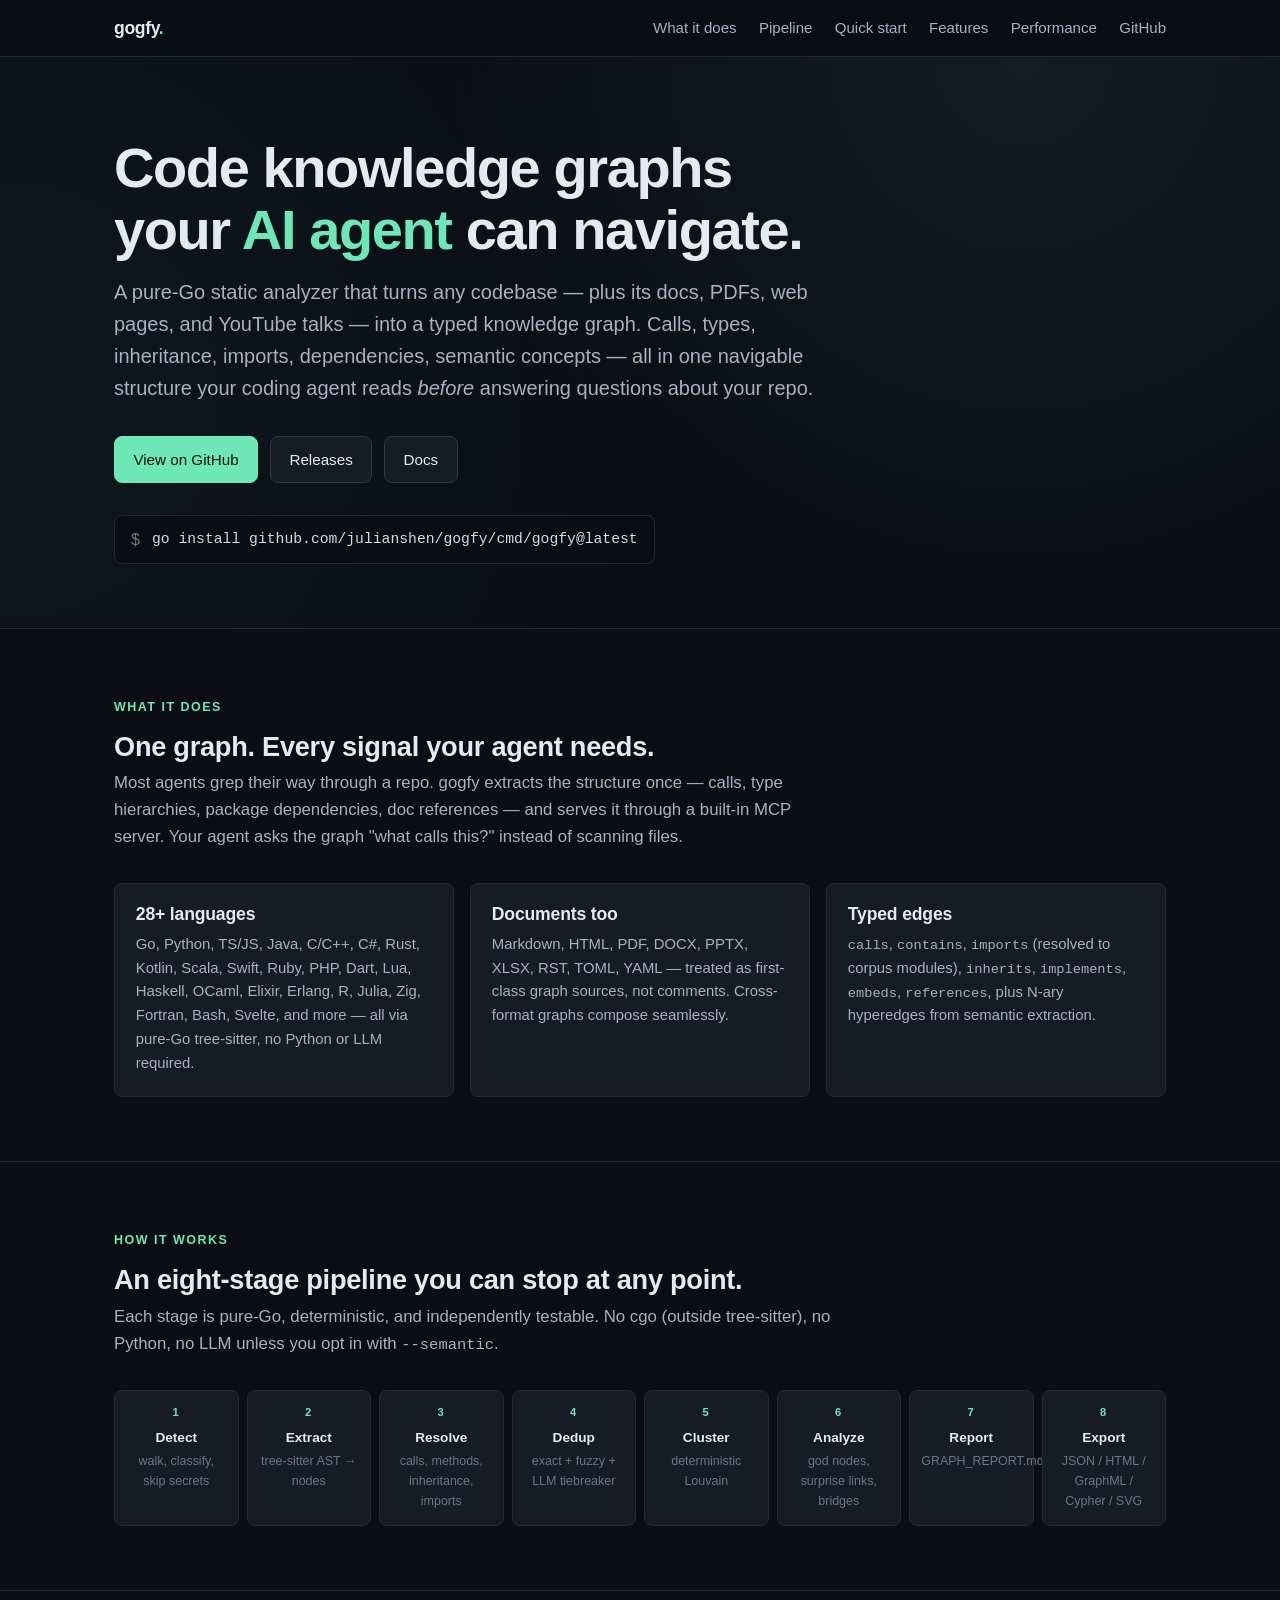
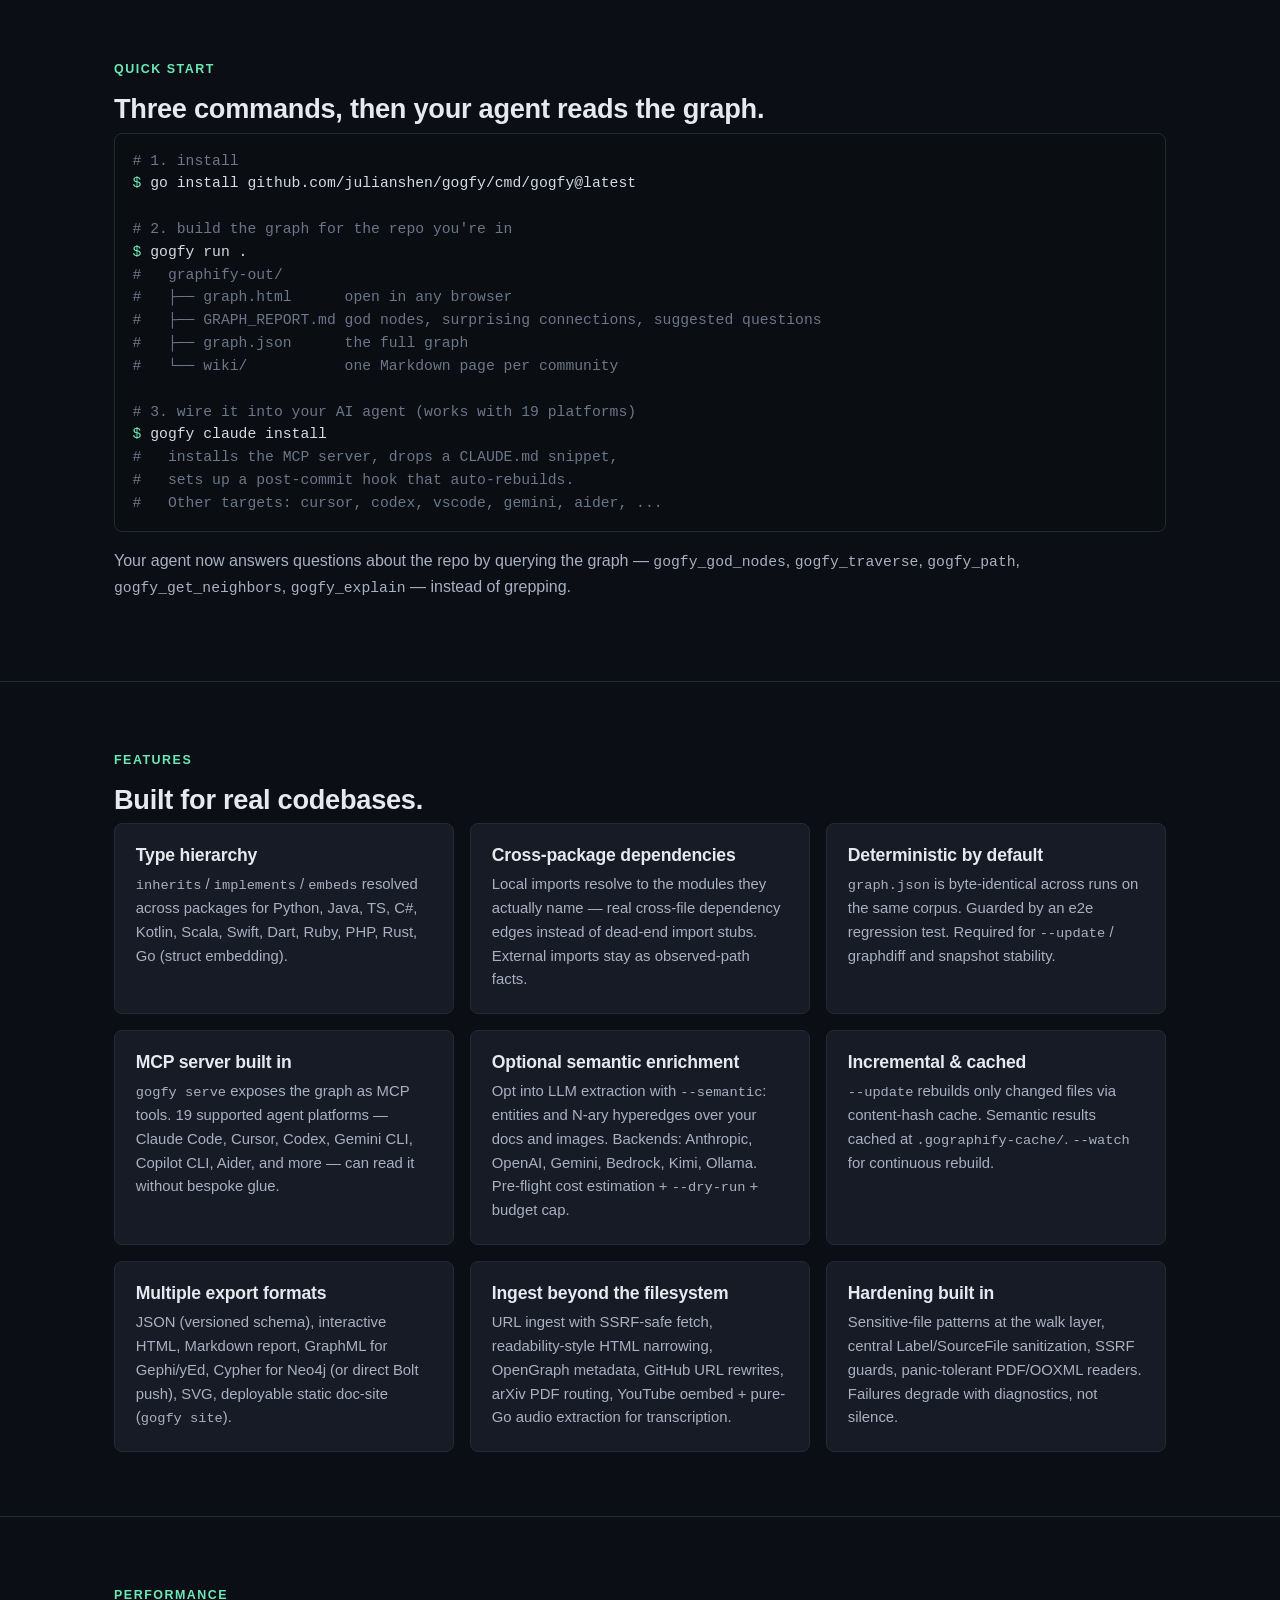
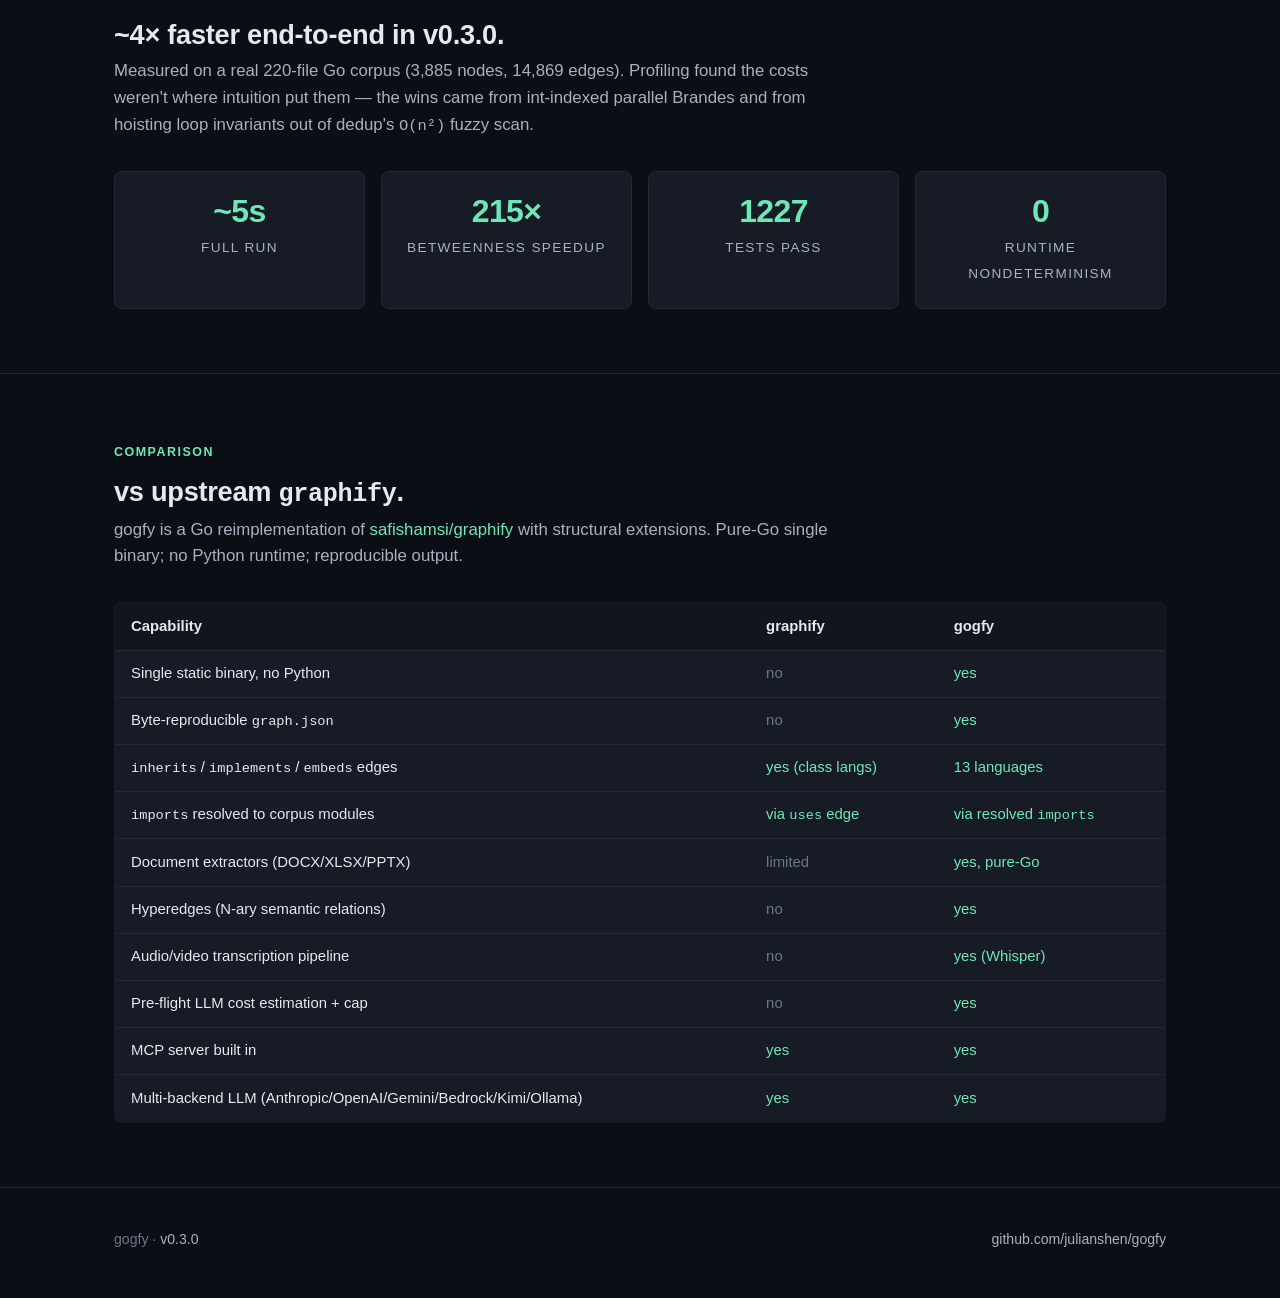
==== docs/index.html @ c8e98944 "docs: add product landing page for GitHub Pages Single-page static site (HTML + CSS, no external ass" ====
<!doctype html>
<html lang="en">
<head>
<meta charset="utf-8" />
<meta name="viewport" content="width=device-width, initial-scale=1" />
<title>gogfy — turn your codebase into a knowledge graph your AI can navigate</title>
<meta name="description" content="gogfy is a Go-native code-knowledge-graph builder. Extract a typed graph of your codebase (calls, types, inheritance, imports, dependencies) — across 28+ languages — and serve it to any AI coding agent via MCP." />
<meta name="theme-color" content="#0b0e14" />
<meta property="og:title" content="gogfy — code knowledge graphs for AI agents" />
<meta property="og:description" content="Pure-Go, deterministic code-knowledge-graph builder. 28+ languages. Type hierarchy + cross-package dependencies. MCP server built-in." />
<meta property="og:type" content="website" />
<link rel="icon" type="image/svg+xml" href="favicon.svg" />
<link rel="stylesheet" href="style.css" />
</head>
<body>

<header class="nav">
  <div class="container">
    <div class="brand">gogfy<span class="dot">.</span></div>
    <nav class="nav-links">
      <a href="#what">What it does</a>
      <a href="#pipeline">Pipeline</a>
      <a href="#quickstart">Quick start</a>
      <a href="#features">Features</a>
      <a href="#perf">Performance</a>
      <a href="https://github.com/julianshen/gogfy">GitHub</a>
    </nav>
  </div>
</header>

<section class="hero">
  <div class="container">
    <h1>Code knowledge graphs<br/>your <span class="accent">AI agent</span> can navigate.</h1>
    <p class="tagline">
      A pure-Go static analyzer that turns any codebase &mdash; plus its docs, PDFs, web pages, and YouTube talks &mdash; into a typed knowledge graph.
      Calls, types, inheritance, imports, dependencies, semantic concepts &mdash; all in one navigable structure your coding agent reads <em>before</em> answering questions about your repo.
    </p>
    <div class="hero-cta">
      <a class="btn primary" href="https://github.com/julianshen/gogfy">View on GitHub</a>
      <a class="btn" href="https://github.com/julianshen/gogfy/releases">Releases</a>
      <a class="btn" href="https://github.com/julianshen/gogfy/blob/main/README.md">Docs</a>
    </div>
    <div class="install" title="Install with Go">
      <span class="prompt">$</span>
      <code>go install github.com/julianshen/gogfy/cmd/gogfy@latest</code>
    </div>
  </div>
</section>

<section id="what">
  <div class="container">
    <span class="eyebrow">What it does</span>
    <h2>One graph. Every signal your agent needs.</h2>
    <p class="lead">
      Most agents grep their way through a repo. gogfy extracts the structure once &mdash; calls, type hierarchies, package dependencies, doc references &mdash; and serves it through a built-in MCP server.
      Your agent asks the graph "what calls this?" instead of scanning files.
    </p>
    <div class="features" style="margin-top: 1rem;">
      <div class="feature">
        <h3>28+ languages</h3>
        <p>Go, Python, TS/JS, Java, C/C++, C#, Rust, Kotlin, Scala, Swift, Ruby, PHP, Dart, Lua, Haskell, OCaml, Elixir, Erlang, R, Julia, Zig, Fortran, Bash, Svelte, and more &mdash; all via pure-Go tree-sitter, no Python or LLM required.</p>
      </div>
      <div class="feature">
        <h3>Documents too</h3>
        <p>Markdown, HTML, PDF, DOCX, PPTX, XLSX, RST, TOML, YAML &mdash; treated as first-class graph sources, not comments. Cross-format graphs compose seamlessly.</p>
      </div>
      <div class="feature">
        <h3>Typed edges</h3>
        <p><code>calls</code>, <code>contains</code>, <code>imports</code> (resolved to corpus modules), <code>inherits</code>, <code>implements</code>, <code>embeds</code>, <code>references</code>, plus N-ary hyperedges from semantic extraction.</p>
      </div>
    </div>
  </div>
</section>

<section id="pipeline">
  <div class="container">
    <span class="eyebrow">How it works</span>
    <h2>An eight-stage pipeline you can stop at any point.</h2>
    <p class="lead">
      Each stage is pure-Go, deterministic, and independently testable.
      No cgo (outside tree-sitter), no Python, no LLM unless you opt in with <code>--semantic</code>.
    </p>
    <div class="pipeline">
      <div class="pipe-stage"><span class="pipe-num">1</span><span class="pipe-name">Detect</span><div class="pipe-note">walk, classify, skip secrets</div></div>
      <div class="pipe-stage"><span class="pipe-num">2</span><span class="pipe-name">Extract</span><div class="pipe-note">tree-sitter AST → nodes</div></div>
      <div class="pipe-stage"><span class="pipe-num">3</span><span class="pipe-name">Resolve</span><div class="pipe-note">calls, methods, inheritance, imports</div></div>
      <div class="pipe-stage"><span class="pipe-num">4</span><span class="pipe-name">Dedup</span><div class="pipe-note">exact + fuzzy + LLM tiebreaker</div></div>
      <div class="pipe-stage"><span class="pipe-num">5</span><span class="pipe-name">Cluster</span><div class="pipe-note">deterministic Louvain</div></div>
      <div class="pipe-stage"><span class="pipe-num">6</span><span class="pipe-name">Analyze</span><div class="pipe-note">god nodes, surprise links, bridges</div></div>
      <div class="pipe-stage"><span class="pipe-num">7</span><span class="pipe-name">Report</span><div class="pipe-note">GRAPH_REPORT.md</div></div>
      <div class="pipe-stage"><span class="pipe-num">8</span><span class="pipe-name">Export</span><div class="pipe-note">JSON / HTML / GraphML / Cypher / SVG</div></div>
    </div>
  </div>
</section>

<section id="quickstart">
  <div class="container">
    <span class="eyebrow">Quick start</span>
    <h2>Three commands, then your agent reads the graph.</h2>
<pre><span class="c"># 1. install</span>
<span class="k">$</span> go install github.com/julianshen/gogfy/cmd/gogfy@latest

<span class="c"># 2. build the graph for the repo you're in</span>
<span class="k">$</span> gogfy run .
<span class="c">#   graphify-out/
#   ├── graph.html      open in any browser
#   ├── GRAPH_REPORT.md god nodes, surprising connections, suggested questions
#   ├── graph.json      the full graph
#   └── wiki/           one Markdown page per community</span>

<span class="c"># 3. wire it into your AI agent (works with 19 platforms)</span>
<span class="k">$</span> gogfy claude install
<span class="c">#   installs the MCP server, drops a CLAUDE.md snippet,
#   sets up a post-commit hook that auto-rebuilds.
#   Other targets: cursor, codex, vscode, gemini, aider, ...</span></pre>
    <p>Your agent now answers questions about the repo by querying the graph &mdash; <code>gogfy_god_nodes</code>, <code>gogfy_traverse</code>, <code>gogfy_path</code>, <code>gogfy_get_neighbors</code>, <code>gogfy_explain</code> &mdash; instead of grepping.</p>
  </div>
</section>

<section id="features">
  <div class="container">
    <span class="eyebrow">Features</span>
    <h2>Built for real codebases.</h2>
    <div class="features">
      <div class="feature">
        <h3>Type hierarchy</h3>
        <p><code>inherits</code> / <code>implements</code> / <code>embeds</code> resolved across packages for Python, Java, TS, C#, Kotlin, Scala, Swift, Dart, Ruby, PHP, Rust, Go (struct embedding).</p>
      </div>
      <div class="feature">
        <h3>Cross-package dependencies</h3>
        <p>Local imports resolve to the modules they actually name &mdash; real cross-file dependency edges instead of dead-end import stubs. External imports stay as observed-path facts.</p>
      </div>
      <div class="feature">
        <h3>Deterministic by default</h3>
        <p><code>graph.json</code> is byte-identical across runs on the same corpus. Guarded by an e2e regression test. Required for <code>--update</code> / graphdiff and snapshot stability.</p>
      </div>
      <div class="feature">
        <h3>MCP server built in</h3>
        <p><code>gogfy serve</code> exposes the graph as MCP tools. 19 supported agent platforms &mdash; Claude Code, Cursor, Codex, Gemini CLI, Copilot CLI, Aider, and more &mdash; can read it without bespoke glue.</p>
      </div>
      <div class="feature">
        <h3>Optional semantic enrichment</h3>
        <p>Opt into LLM extraction with <code>--semantic</code>: entities and N-ary hyperedges over your docs and images. Backends: Anthropic, OpenAI, Gemini, Bedrock, Kimi, Ollama. Pre-flight cost estimation + <code>--dry-run</code> + budget cap.</p>
      </div>
      <div class="feature">
        <h3>Incremental & cached</h3>
        <p><code>--update</code> rebuilds only changed files via content-hash cache. Semantic results cached at <code>.gographify-cache/</code>. <code>--watch</code> for continuous rebuild.</p>
      </div>
      <div class="feature">
        <h3>Multiple export formats</h3>
        <p>JSON (versioned schema), interactive HTML, Markdown report, GraphML for Gephi/yEd, Cypher for Neo4j (or direct Bolt push), SVG, deployable static doc-site (<code>gogfy site</code>).</p>
      </div>
      <div class="feature">
        <h3>Ingest beyond the filesystem</h3>
        <p>URL ingest with SSRF-safe fetch, readability-style HTML narrowing, OpenGraph metadata, GitHub URL rewrites, arXiv PDF routing, YouTube oembed + pure-Go audio extraction for transcription.</p>
      </div>
      <div class="feature">
        <h3>Hardening built in</h3>
        <p>Sensitive-file patterns at the walk layer, central Label/SourceFile sanitization, SSRF guards, panic-tolerant PDF/OOXML readers. Failures degrade with diagnostics, not silence.</p>
      </div>
    </div>
  </div>
</section>

<section id="perf">
  <div class="container">
    <span class="eyebrow">Performance</span>
    <h2>~4× faster end-to-end in v0.3.0.</h2>
    <p class="lead">
      Measured on a real 220-file Go corpus (3,885 nodes, 14,869 edges).
      Profiling found the costs weren't where intuition put them &mdash; the wins came from int-indexed parallel Brandes and from hoisting loop invariants out of dedup's <code>O(n²)</code> fuzzy scan.
    </p>
    <div class="numbers">
      <div class="number"><span class="big">~5s</span><span class="label">full run</span></div>
      <div class="number"><span class="big">215×</span><span class="label">betweenness speedup</span></div>
      <div class="number"><span class="big">1227</span><span class="label">tests pass</span></div>
      <div class="number"><span class="big">0</span><span class="label">runtime nondeterminism</span></div>
    </div>
  </div>
</section>

<section id="vs">
  <div class="container">
    <span class="eyebrow">Comparison</span>
    <h2>vs upstream <code>graphify</code>.</h2>
    <p class="lead">gogfy is a Go reimplementation of <a href="https://github.com/safishamsi/graphify">safishamsi/graphify</a> with structural extensions. Pure-Go single binary; no Python runtime; reproducible output.</p>
    <table class="cmp">
      <thead>
        <tr><th>Capability</th><th>graphify</th><th>gogfy</th></tr>
      </thead>
      <tbody>
        <tr><td>Single static binary, no Python</td><td class="no">no</td><td class="yes">yes</td></tr>
        <tr><td>Byte-reproducible <code>graph.json</code></td><td class="no">no</td><td class="yes">yes</td></tr>
        <tr><td><code>inherits</code> / <code>implements</code> / <code>embeds</code> edges</td><td class="yes">yes (class langs)</td><td class="yes">13 languages</td></tr>
        <tr><td><code>imports</code> resolved to corpus modules</td><td class="yes">via <code>uses</code> edge</td><td class="yes">via resolved <code>imports</code></td></tr>
        <tr><td>Document extractors (DOCX/XLSX/PPTX)</td><td class="no">limited</td><td class="yes">yes, pure-Go</td></tr>
        <tr><td>Hyperedges (N-ary semantic relations)</td><td class="no">no</td><td class="yes">yes</td></tr>
        <tr><td>Audio/video transcription pipeline</td><td class="no">no</td><td class="yes">yes (Whisper)</td></tr>
        <tr><td>Pre-flight LLM cost estimation + cap</td><td class="no">no</td><td class="yes">yes</td></tr>
        <tr><td>MCP server built in</td><td class="yes">yes</td><td class="yes">yes</td></tr>
        <tr><td>Multi-backend LLM (Anthropic/OpenAI/Gemini/Bedrock/Kimi/Ollama)</td><td class="yes">yes</td><td class="yes">yes</td></tr>
      </tbody>
    </table>
  </div>
</section>

<footer>
  <div class="container">
    <div>
      gogfy &middot; <a href="https://github.com/julianshen/gogfy/releases/tag/v0.3.0">v0.3.0</a>
    </div>
    <div>
      <a href="https://github.com/julianshen/gogfy">github.com/julianshen/gogfy</a>
    </div>
  </div>
</footer>

</body>
</html>
---- docs/style.css ----
/* gogfy site — pure-CSS, no external deps. Dark theme. */

:root {
  --bg:        #0b0e14;
  --bg-soft:   #11151c;
  --bg-card:   #161b25;
  --border:    #232a36;
  --border-strong: #2f384a;
  --fg:        #e6e9ef;
  --fg-soft:   #a8b1c2;
  --fg-mute:   #6c7689;
  --accent:    #6ee7b7;
  --accent-soft: rgba(110, 231, 183, 0.12);
  --code-bg:   #0a0d12;
  --code-fg:   #d5dae3;
  --warn:      #fbbf24;
  --max-w:     1100px;
  --radius:    8px;
}

* { box-sizing: border-box; }
html { -webkit-text-size-adjust: 100%; }
body {
  margin: 0;
  background: var(--bg);
  color: var(--fg);
  font-family: -apple-system, BlinkMacSystemFont, "Segoe UI", Roboto, "Helvetica Neue", Arial, sans-serif;
  font-size: 16px;
  line-height: 1.6;
  -webkit-font-smoothing: antialiased;
}

a { color: var(--accent); text-decoration: none; }
a:hover { text-decoration: underline; }

code, kbd, pre, .mono {
  font-family: "SF Mono", "Menlo", "Consolas", "Liberation Mono", "DejaVu Sans Mono", monospace;
  font-size: 0.92em;
}

h1, h2, h3 { line-height: 1.25; font-weight: 600; letter-spacing: -0.01em; }
h2 { font-size: 1.7rem; margin: 0 0 0.4rem; }
h3 { font-size: 1.1rem; margin: 0 0 0.5rem; color: var(--fg); }
p { margin: 0 0 1rem; color: var(--fg-soft); }

.container {
  max-width: var(--max-w);
  margin: 0 auto;
  padding: 0 1.5rem;
}

/* ------------------------------------------------------- nav --- */
header.nav {
  position: sticky; top: 0; z-index: 10;
  background: rgba(11, 14, 20, 0.85);
  backdrop-filter: saturate(150%) blur(8px);
  -webkit-backdrop-filter: saturate(150%) blur(8px);
  border-bottom: 1px solid var(--border);
}
header.nav .container {
  display: flex; align-items: center; justify-content: space-between;
  height: 56px;
}
.brand {
  font-weight: 700; font-size: 1.1rem; letter-spacing: -0.02em;
  color: var(--fg);
}
.brand .dot { color: var(--accent); }
.nav-links { display: flex; gap: 1.4rem; }
.nav-links a {
  color: var(--fg-soft); font-size: 0.94rem;
}
.nav-links a:hover { color: var(--fg); text-decoration: none; }

/* ------------------------------------------------------ hero --- */
.hero {
  padding: 5rem 0 4rem;
  border-bottom: 1px solid var(--border);
  background:
    radial-gradient(circle at 80% 0%, rgba(110, 231, 183, 0.07), transparent 50%),
    radial-gradient(circle at 0% 60%, rgba(56, 189, 248, 0.05), transparent 50%);
}
.hero h1 {
  font-size: clamp(2.4rem, 5vw, 3.5rem);
  margin: 0 0 1rem;
  letter-spacing: -0.025em;
  line-height: 1.1;
}
.hero h1 .accent { color: var(--accent); }
.hero .tagline {
  font-size: clamp(1.05rem, 2vw, 1.25rem);
  max-width: 720px;
  color: var(--fg-soft);
  margin: 0 0 2rem;
}
.hero-cta { display: flex; flex-wrap: wrap; gap: 0.75rem; margin-bottom: 2rem; }
.btn {
  display: inline-flex; align-items: center; gap: 0.5rem;
  padding: 0.65rem 1.15rem; border-radius: var(--radius);
  font-weight: 500; font-size: 0.95rem;
  border: 1px solid var(--border-strong);
  background: var(--bg-card); color: var(--fg);
  transition: all 0.15s ease;
}
.btn:hover {
  border-color: var(--accent);
  color: var(--fg); text-decoration: none;
  transform: translateY(-1px);
}
.btn.primary {
  background: var(--accent); color: #07120c; border-color: var(--accent);
}
.btn.primary:hover { background: #8af0c4; border-color: #8af0c4; }

.install {
  display: inline-flex; align-items: center; gap: 0.75rem;
  background: var(--code-bg); border: 1px solid var(--border);
  border-radius: var(--radius); padding: 0.65rem 1rem;
  font-family: inherit; max-width: 100%; overflow-x: auto;
}
.install .prompt { color: var(--fg-mute); user-select: none; }
.install code { color: var(--code-fg); }

/* -------------------------------------------------- sections --- */
section { padding: 4rem 0; border-bottom: 1px solid var(--border); }
section .lead {
  font-size: 1.05rem;
  max-width: 720px;
  color: var(--fg-soft);
  margin-bottom: 2rem;
}

.eyebrow {
  display: inline-block;
  font-size: 0.78rem; font-weight: 600;
  text-transform: uppercase; letter-spacing: 0.12em;
  color: var(--accent);
  margin-bottom: 0.75rem;
}

/* ------------------------------------------------ feature grid --- */
.features {
  display: grid; gap: 1rem;
  grid-template-columns: repeat(auto-fill, minmax(280px, 1fr));
}
.feature {
  background: var(--bg-card); border: 1px solid var(--border);
  border-radius: var(--radius); padding: 1.3rem;
}
.feature h3 { margin-bottom: 0.4rem; }
.feature p { font-size: 0.93rem; margin: 0; color: var(--fg-soft); }

/* ----------------------------------------------- pipeline diag --- */
.pipeline {
  display: grid; gap: 0.5rem;
  grid-template-columns: repeat(auto-fit, minmax(120px, 1fr));
  margin: 1rem 0 0;
}
.pipe-stage {
  background: var(--bg-card);
  border: 1px solid var(--border);
  border-radius: var(--radius);
  padding: 0.85rem 0.7rem;
  text-align: center;
  font-size: 0.85rem;
  position: relative;
}
.pipe-stage .pipe-num {
  display: block;
  color: var(--accent);
  font-family: inherit; font-weight: 600; font-size: 0.7rem;
  letter-spacing: 0.1em;
  margin-bottom: 0.3rem;
  text-transform: uppercase;
}
.pipe-stage .pipe-name { font-weight: 600; color: var(--fg); }
.pipe-stage .pipe-note { color: var(--fg-mute); font-size: 0.78rem; margin-top: 0.2rem; }

/* ----------------------------------------------------- numbers --- */
.numbers {
  display: grid; gap: 1rem;
  grid-template-columns: repeat(auto-fit, minmax(180px, 1fr));
}
.number {
  background: var(--bg-card); border: 1px solid var(--border);
  border-radius: var(--radius); padding: 1.4rem;
  text-align: center;
}
.number .big {
  font-size: 2rem; font-weight: 700;
  color: var(--accent);
  letter-spacing: -0.02em;
  line-height: 1.1;
  display: block;
  margin-bottom: 0.3rem;
}
.number .label {
  font-size: 0.85rem;
  color: var(--fg-soft);
  text-transform: uppercase;
  letter-spacing: 0.1em;
}

/* ------------------------------------------------- code blocks --- */
pre {
  background: var(--code-bg); border: 1px solid var(--border);
  border-radius: var(--radius);
  padding: 1rem 1.1rem; overflow-x: auto;
  margin: 0 0 1rem;
  color: var(--code-fg);
  line-height: 1.55;
}
pre .c { color: var(--fg-mute); } /* comment */
pre .k { color: var(--accent); } /* command */

/* ---------------------------------------------------- table --- */
.cmp {
  width: 100%;
  border-collapse: collapse;
  background: var(--bg-card); border: 1px solid var(--border);
  border-radius: var(--radius); overflow: hidden;
  font-size: 0.93rem;
}
.cmp th, .cmp td {
  text-align: left;
  padding: 0.7rem 1rem;
  border-bottom: 1px solid var(--border);
}
.cmp th { background: var(--bg-soft); font-weight: 600; color: var(--fg); }
.cmp tr:last-child td { border-bottom: 0; }
.cmp td.yes { color: var(--accent); }
.cmp td.no  { color: var(--fg-mute); }

/* ---------------------------------------------------- footer --- */
footer {
  padding: 2.5rem 0 3rem;
  color: var(--fg-mute);
  font-size: 0.88rem;
}
footer .container {
  display: flex; flex-wrap: wrap; gap: 1.5rem; justify-content: space-between;
  align-items: center;
}
footer a { color: var(--fg-soft); }

/* --------------------------------------------------- responsive --- */
@media (max-width: 640px) {
  .nav-links { display: none; }
  .hero { padding: 3rem 0 2.5rem; }
  section { padding: 3rem 0; }
}
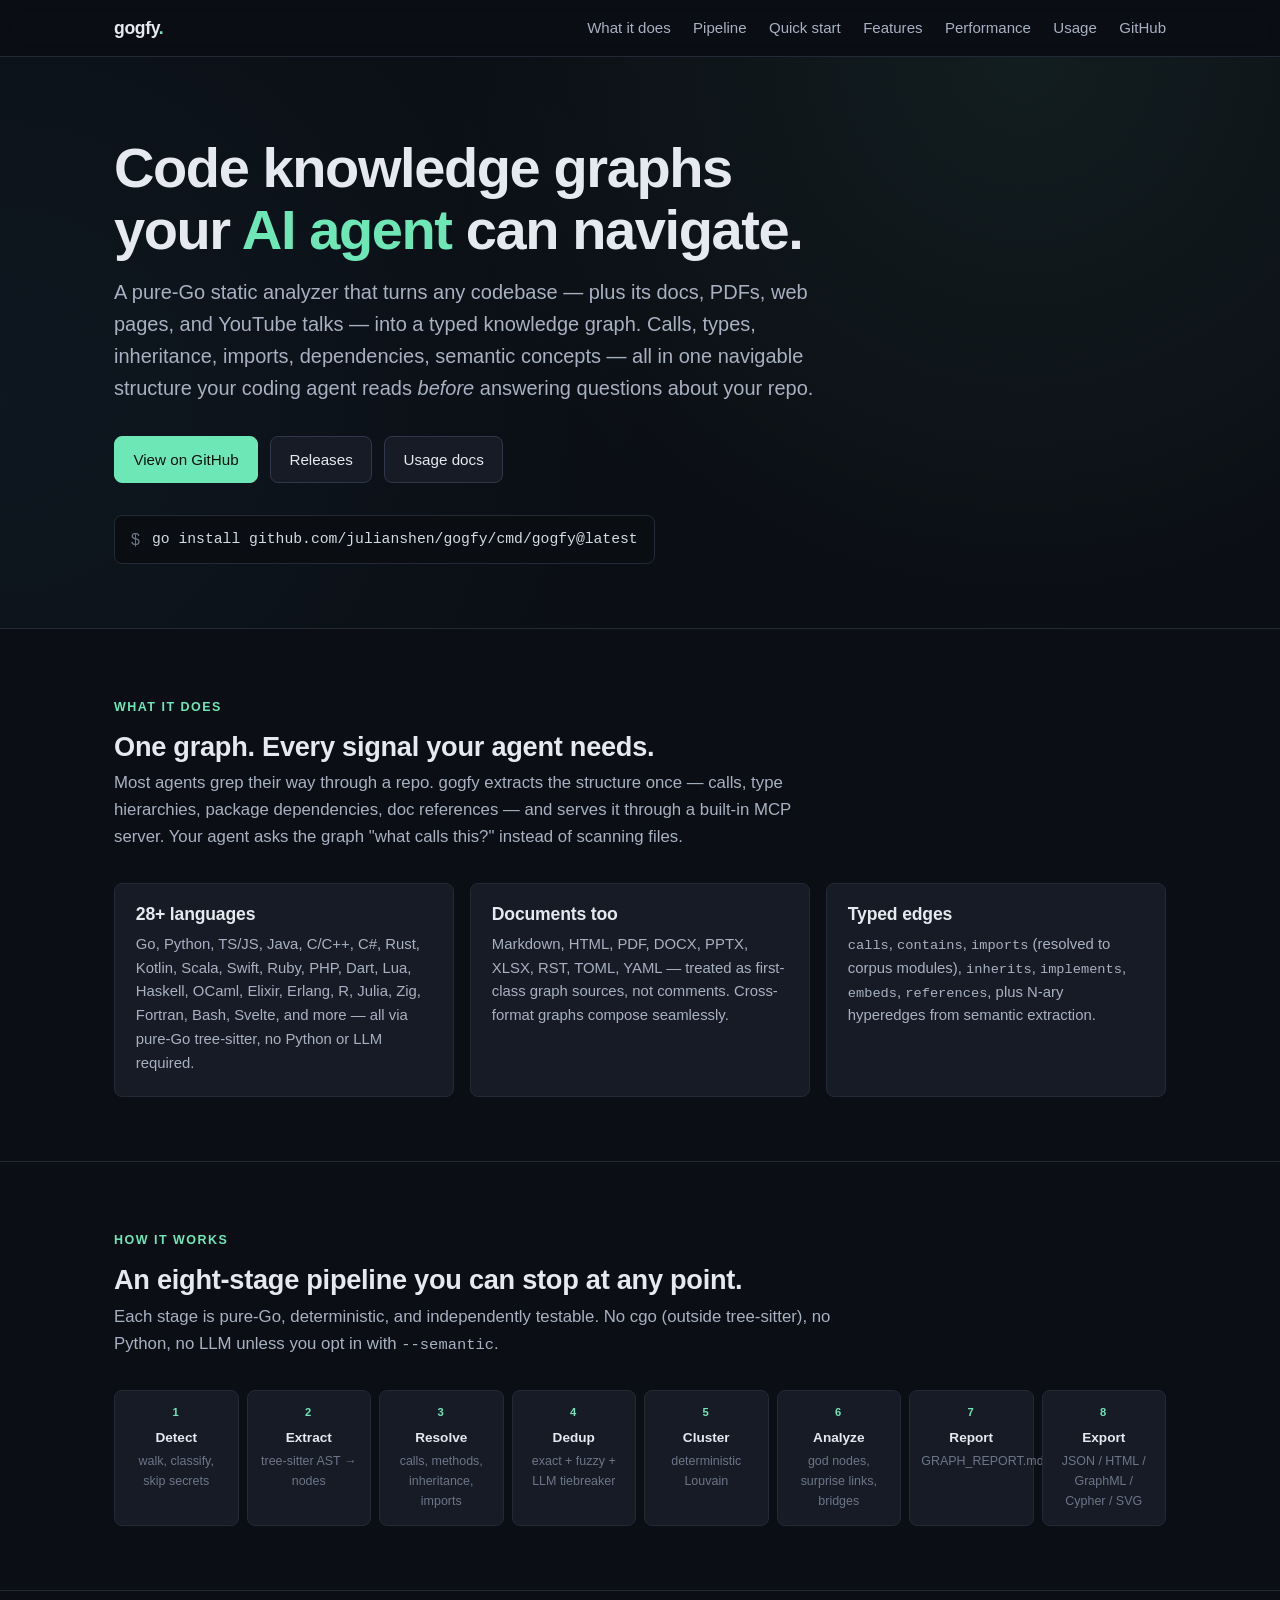
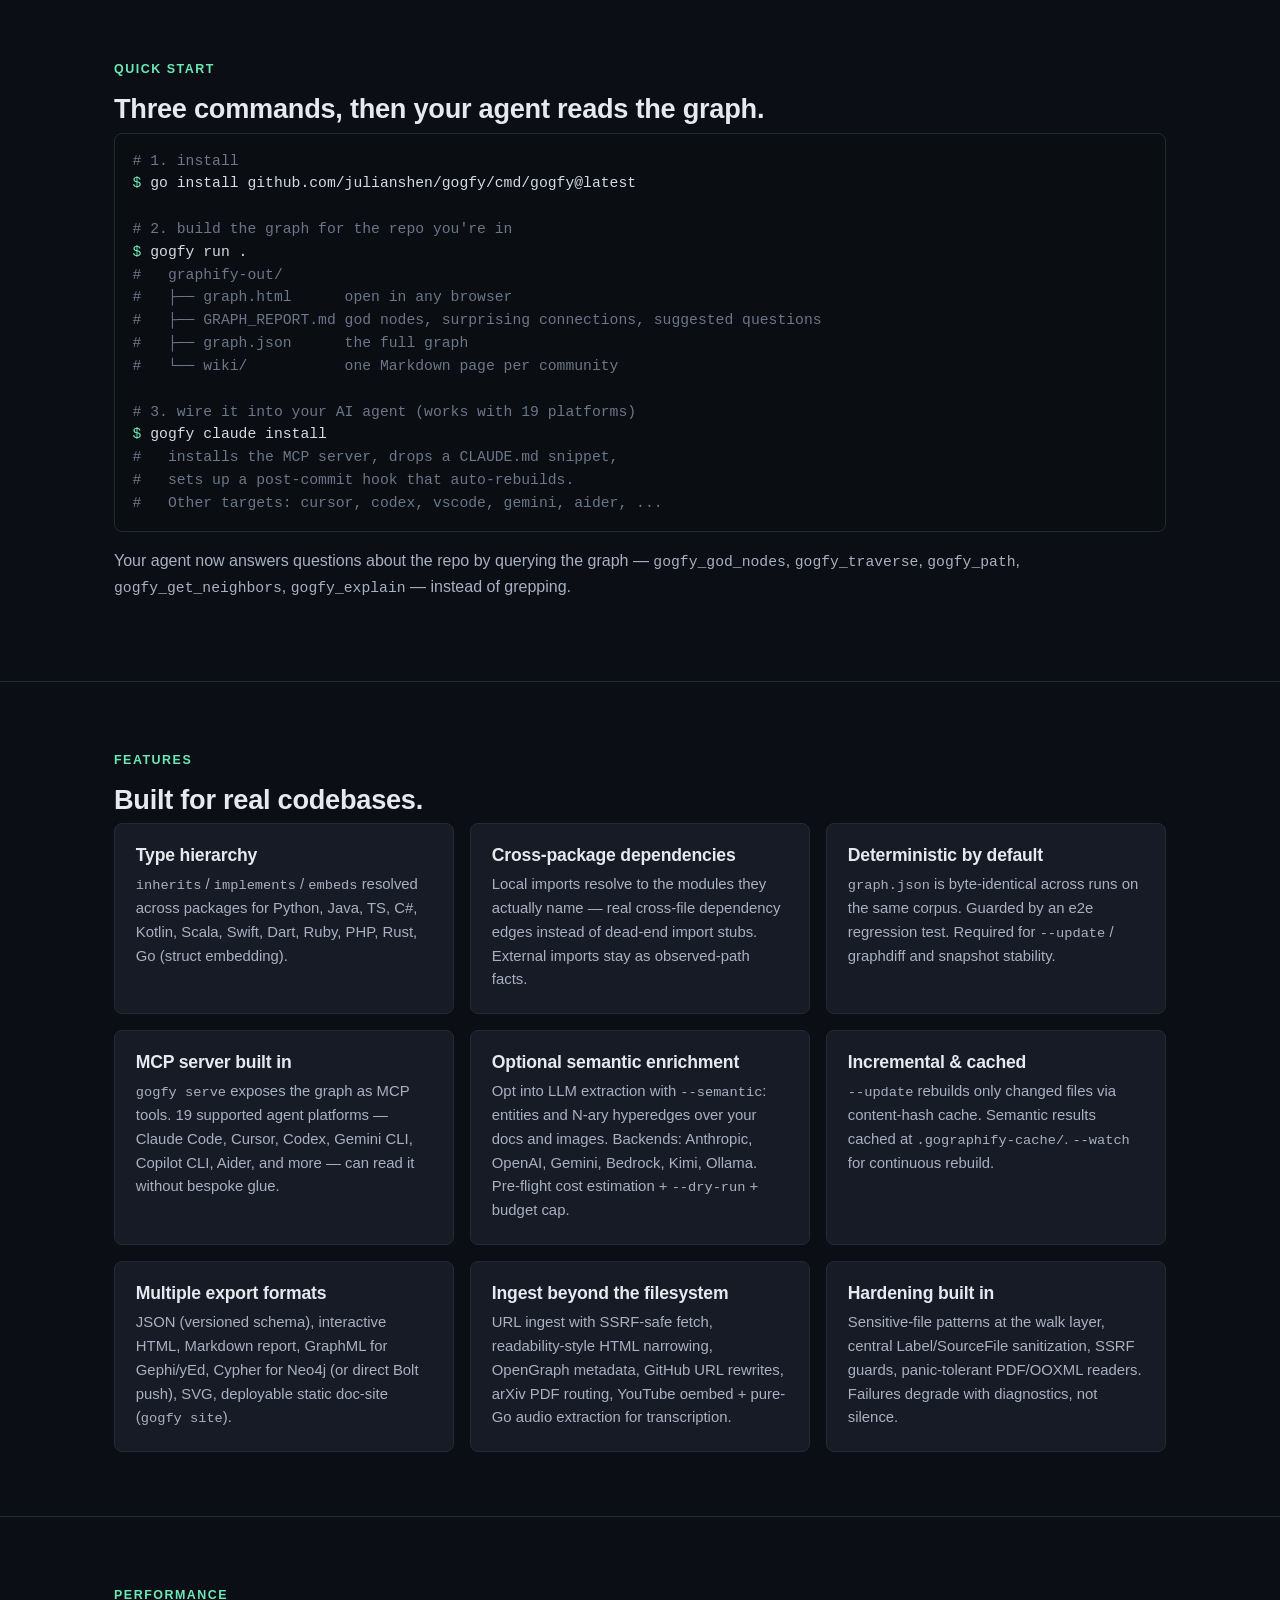
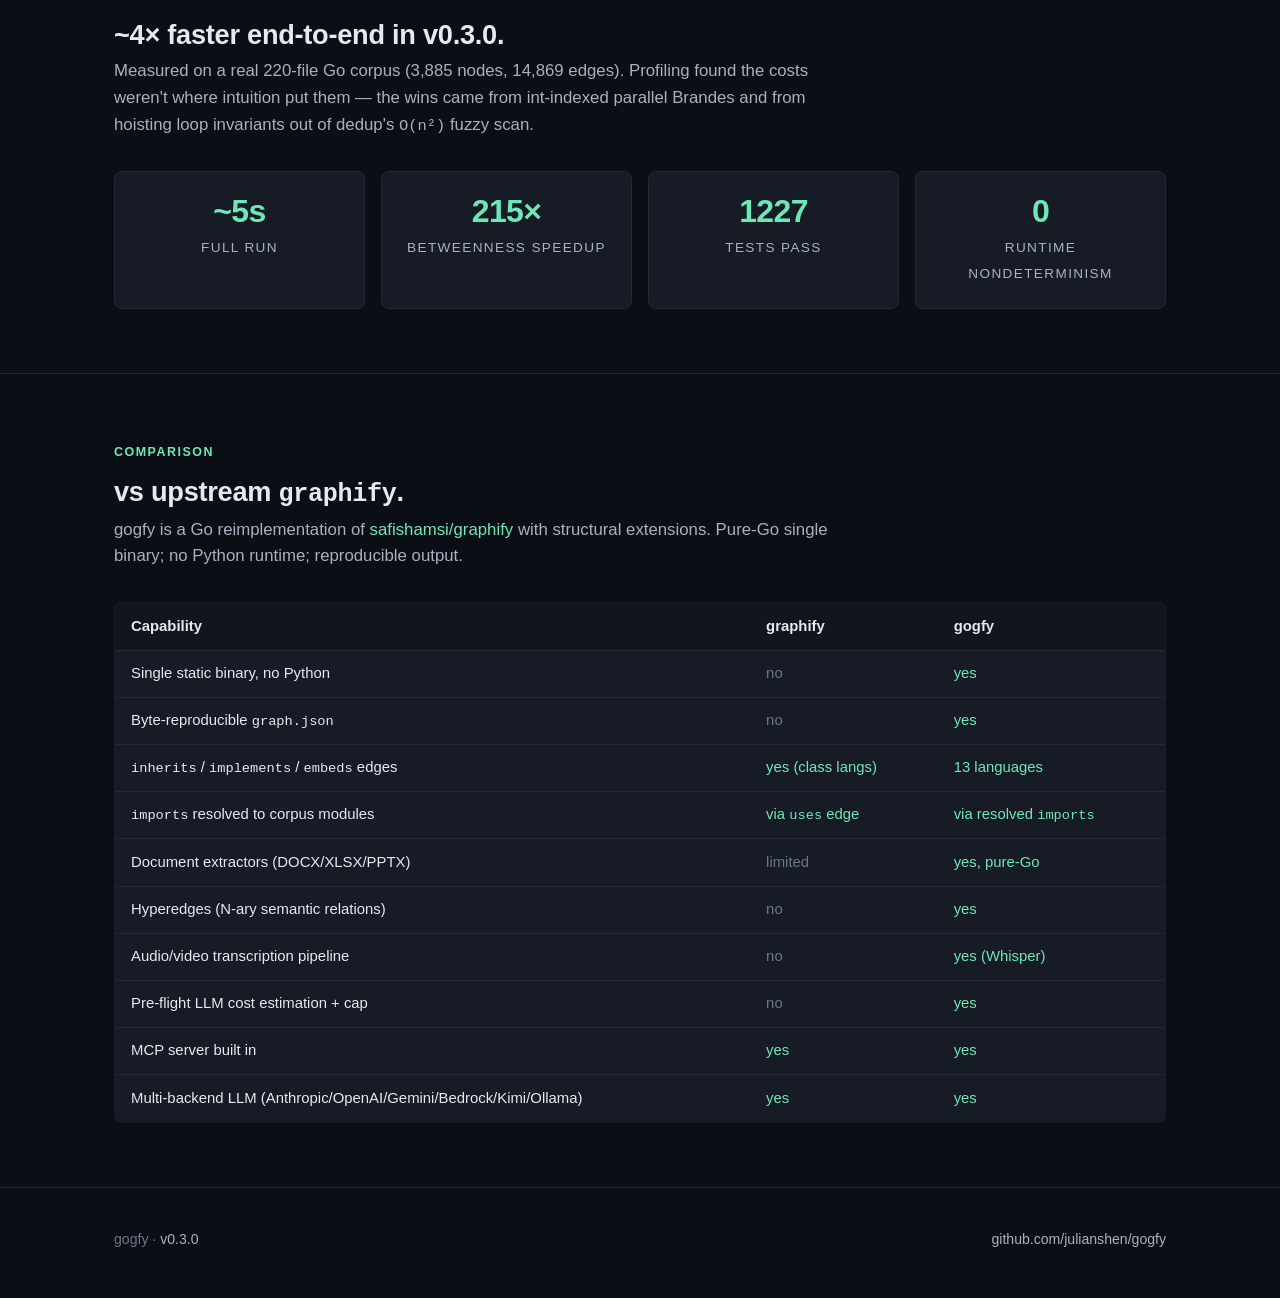
==== commit 98be0f05: "docs: full usage reference page Adds docs/usage.html: a complete reference for every subcommand, fla" ====
--- a/docs/index.html
+++ b/docs/index.html
@@ -23,6 +23,7 @@
       <a href="#quickstart">Quick start</a>
       <a href="#features">Features</a>
       <a href="#perf">Performance</a>
+      <a href="usage.html">Usage</a>
       <a href="https://github.com/julianshen/gogfy">GitHub</a>
     </nav>
   </div>
@@ -38,7 +39,7 @@
     <div class="hero-cta">
       <a class="btn primary" href="https://github.com/julianshen/gogfy">View on GitHub</a>
       <a class="btn" href="https://github.com/julianshen/gogfy/releases">Releases</a>
-      <a class="btn" href="https://github.com/julianshen/gogfy/blob/main/README.md">Docs</a>
+      <a class="btn" href="usage.html">Usage docs</a>
     </div>
     <div class="install" title="Install with Go">
       <span class="prompt">$</span>
--- a/docs/style.css
+++ b/docs/style.css
@@ -249,3 +249,159 @@
   .hero { padding: 3rem 0 2.5rem; }
   section { padding: 3rem 0; }
 }
+
+/* ====================================================== docs page === */
+
+.docs {
+  display: grid;
+  grid-template-columns: 220px 1fr;
+  gap: 3rem;
+  padding: 2.5rem 0 4rem;
+  max-width: 1200px;
+  margin: 0 auto;
+  padding-left: 1.5rem;
+  padding-right: 1.5rem;
+}
+
+.toc {
+  position: sticky;
+  top: 72px;
+  align-self: start;
+  max-height: calc(100vh - 90px);
+  overflow-y: auto;
+  font-size: 0.88rem;
+  border-right: 1px solid var(--border);
+  padding-right: 1rem;
+}
+.toc h4 {
+  font-size: 0.72rem;
+  text-transform: uppercase;
+  letter-spacing: 0.12em;
+  color: var(--fg-mute);
+  margin: 1.2rem 0 0.45rem;
+  font-weight: 600;
+}
+.toc h4:first-child { margin-top: 0; }
+.toc a {
+  display: block;
+  color: var(--fg-soft);
+  padding: 0.25rem 0;
+  text-decoration: none;
+  line-height: 1.35;
+}
+.toc a:hover { color: var(--accent); }
+
+.docs-content { min-width: 0; } /* prevent grid overflow from <pre> */
+
+.docs-content h1 {
+  font-size: 2rem;
+  margin: 0 0 0.5rem;
+  letter-spacing: -0.02em;
+}
+.docs-content > .subtitle {
+  color: var(--fg-soft);
+  font-size: 1.05rem;
+  margin-bottom: 2.5rem;
+}
+
+.docs-section {
+  border: 0;
+  padding: 0;
+  margin: 0 0 3rem;
+}
+.docs-section > h2 {
+  font-size: 1.45rem;
+  border-bottom: 1px solid var(--border);
+  padding-bottom: 0.4rem;
+  margin: 0 0 1.2rem;
+  scroll-margin-top: 70px;
+}
+
+.cmd {
+  margin: 0 0 1.8rem;
+  scroll-margin-top: 70px;
+}
+.cmd h3 {
+  margin: 0 0 0.35rem;
+  font-size: 1.05rem;
+  font-family: "SF Mono", "Menlo", "Consolas", monospace;
+  color: var(--accent);
+  font-weight: 600;
+}
+.cmd .summary {
+  color: var(--fg-soft);
+  margin: 0 0 0.6rem;
+  font-size: 0.94rem;
+}
+.cmd pre {
+  margin: 0.4rem 0 0.6rem;
+  font-size: 0.85rem;
+}
+
+.flags {
+  border: 1px solid var(--border);
+  border-radius: var(--radius);
+  background: var(--bg-card);
+  font-size: 0.85rem;
+  margin: 0.4rem 0 0.8rem;
+  overflow: hidden;
+}
+.flags table { width: 100%; border-collapse: collapse; }
+.flags td {
+  padding: 0.45rem 0.8rem;
+  border-bottom: 1px solid var(--border);
+  vertical-align: top;
+}
+.flags tr:last-child td { border-bottom: 0; }
+.flags td:first-child {
+  font-family: "SF Mono", "Menlo", "Consolas", monospace;
+  white-space: nowrap;
+  color: var(--fg);
+  width: 1%;
+}
+.flags td:last-child { color: var(--fg-soft); }
+
+.callout {
+  background: var(--accent-soft);
+  border-left: 3px solid var(--accent);
+  border-radius: 4px;
+  padding: 0.7rem 1rem;
+  font-size: 0.9rem;
+  color: var(--fg-soft);
+  margin: 0 0 1rem;
+}
+.callout strong { color: var(--fg); }
+
+.platforms {
+  width: 100%;
+  border-collapse: collapse;
+  background: var(--bg-card);
+  border: 1px solid var(--border);
+  border-radius: var(--radius);
+  overflow: hidden;
+  font-size: 0.88rem;
+  margin-top: 0.5rem;
+}
+.platforms th, .platforms td {
+  padding: 0.55rem 0.9rem;
+  border-bottom: 1px solid var(--border);
+  text-align: left;
+}
+.platforms th { background: var(--bg-soft); font-weight: 600; }
+.platforms tr:last-child td { border-bottom: 0; }
+.platforms td:first-child, .platforms td:nth-child(2) {
+  font-family: "SF Mono", "Menlo", "Consolas", monospace;
+  color: var(--fg);
+}
+
+@media (max-width: 900px) {
+  .docs { grid-template-columns: 1fr; gap: 1rem; }
+  .toc {
+    position: static;
+    max-height: none;
+    border-right: 0;
+    border-bottom: 1px solid var(--border);
+    padding: 0 0 1rem;
+    margin-bottom: 1rem;
+  }
+}
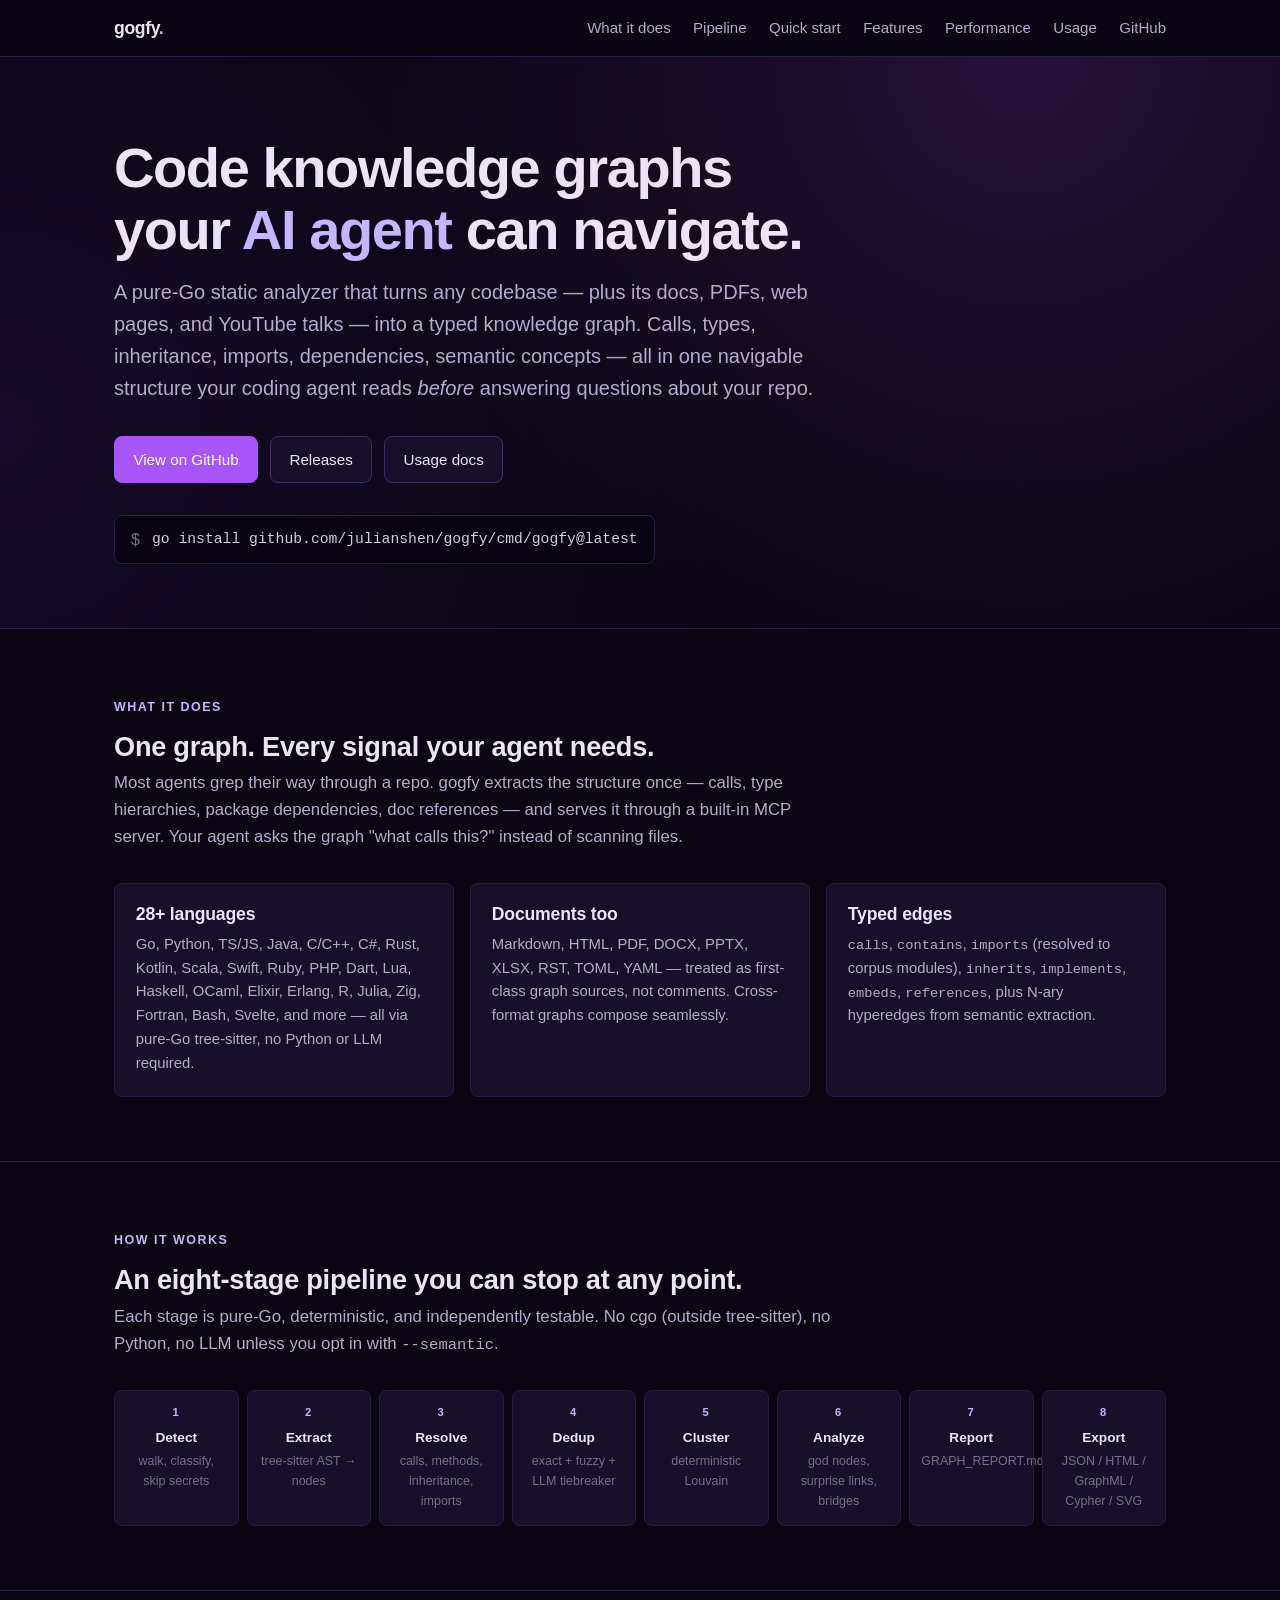
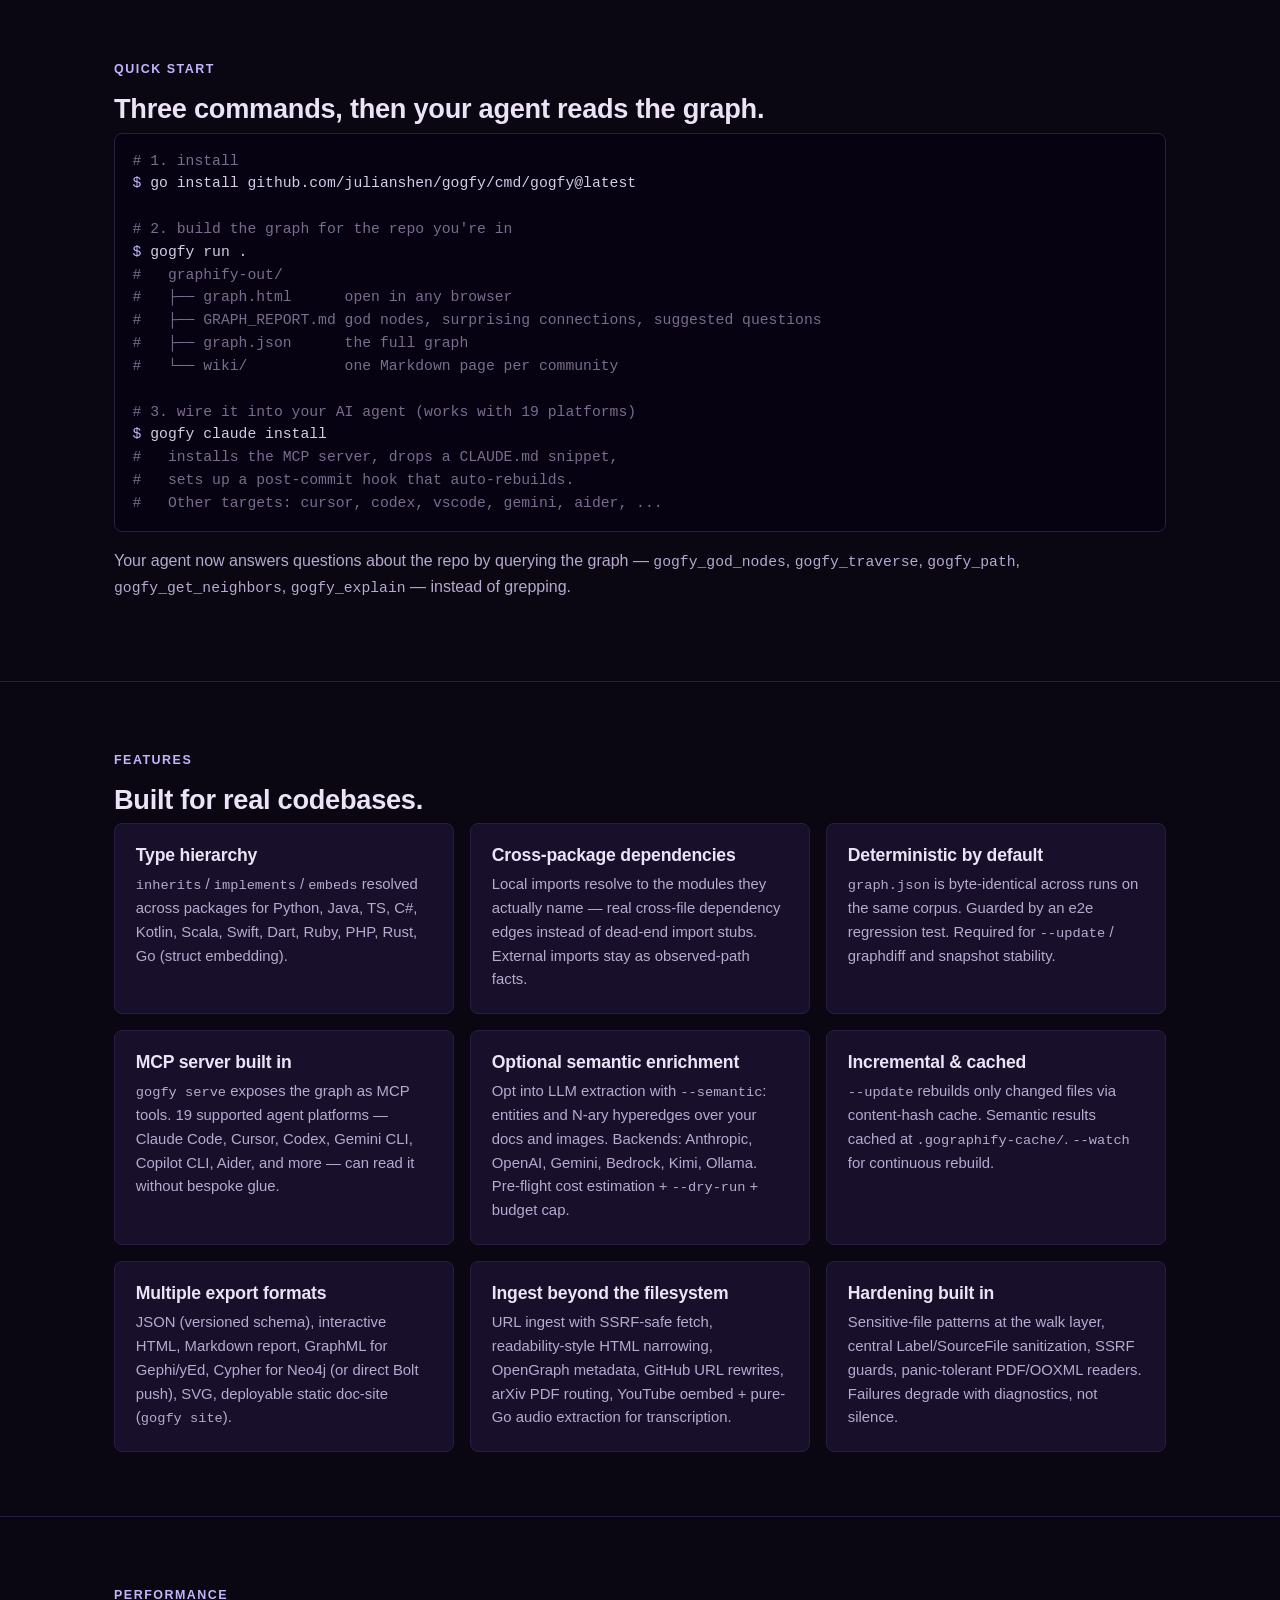
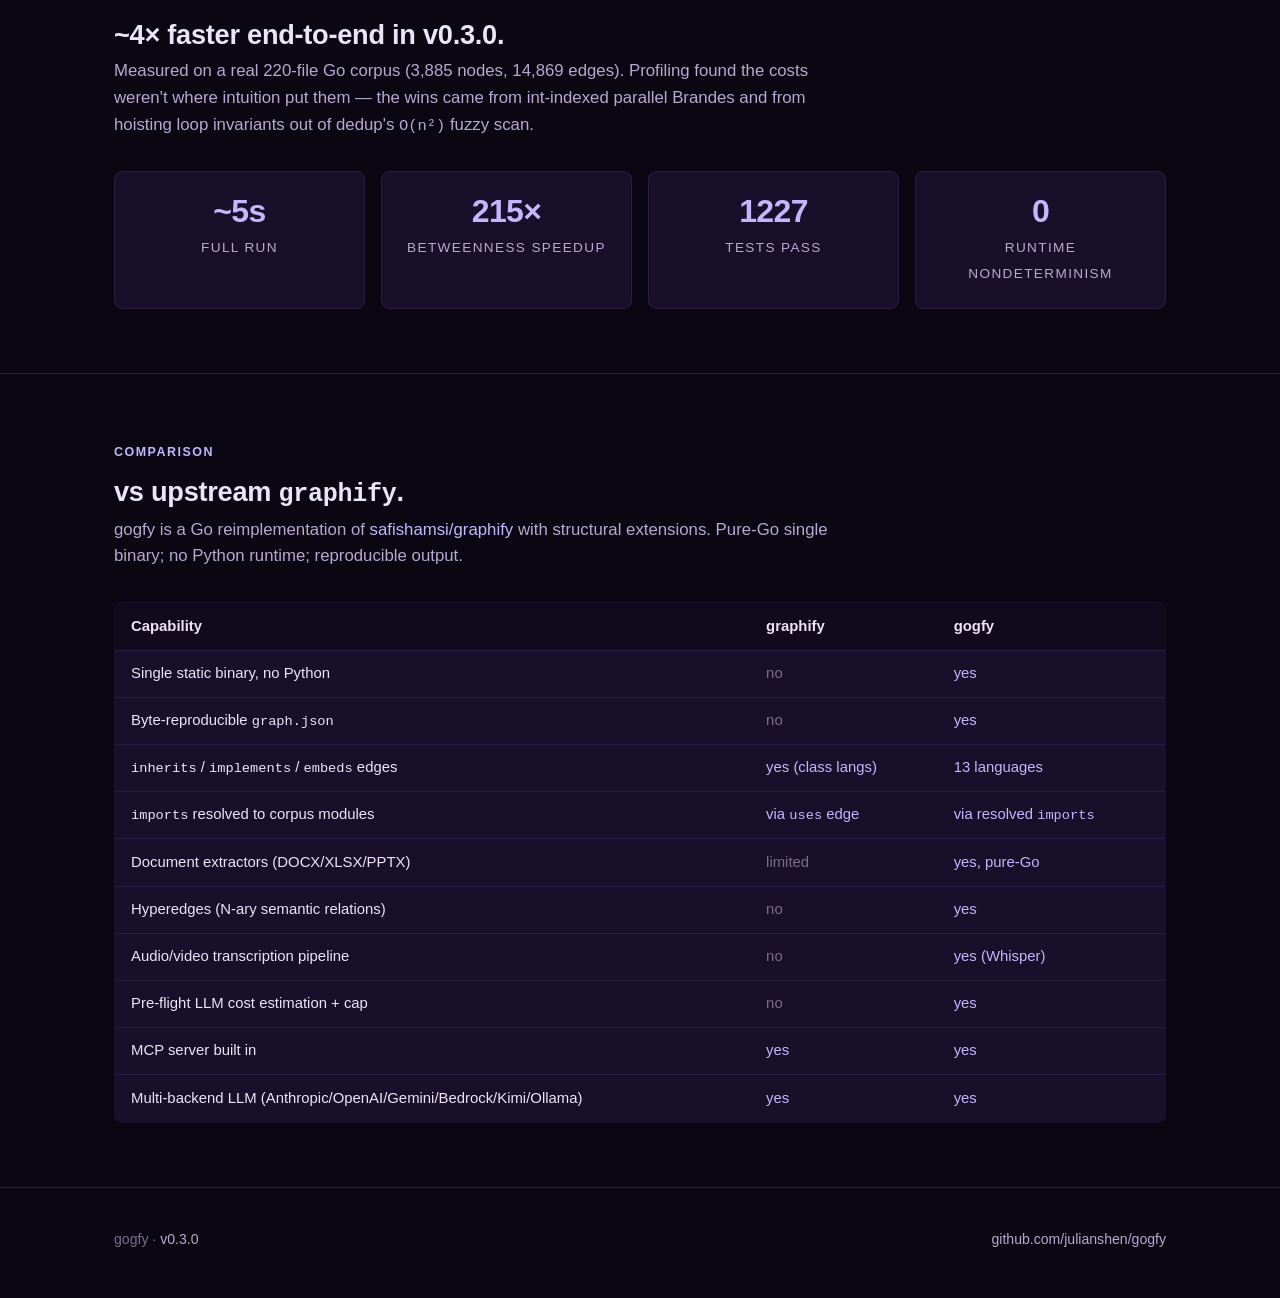
==== commit fb2ae0eb: "docs(theme): switch site palette from mint to black-purple Replaces the green accent (#6ee7b7 on #0b" ====
--- a/docs/index.html
+++ b/docs/index.html
@@ -5,7 +5,7 @@
 <meta name="viewport" content="width=device-width, initial-scale=1" />
 <title>gogfy — turn your codebase into a knowledge graph your AI can navigate</title>
 <meta name="description" content="gogfy is a Go-native code-knowledge-graph builder. Extract a typed graph of your codebase (calls, types, inheritance, imports, dependencies) — across 28+ languages — and serve it to any AI coding agent via MCP." />
-<meta name="theme-color" content="#0b0e14" />
+<meta name="theme-color" content="#0a0612" />
 <meta property="og:title" content="gogfy — code knowledge graphs for AI agents" />
 <meta property="og:description" content="Pure-Go, deterministic code-knowledge-graph builder. 28+ languages. Type hierarchy + cross-package dependencies. MCP server built-in." />
 <meta property="og:type" content="website" />
--- a/docs/style.css
+++ b/docs/style.css
@@ -1,18 +1,19 @@
 /* gogfy site — pure-CSS, no external deps. Dark theme. */
 
 :root {
-  --bg:        #0b0e14;
-  --bg-soft:   #11151c;
-  --bg-card:   #161b25;
-  --border:    #232a36;
-  --border-strong: #2f384a;
-  --fg:        #e6e9ef;
-  --fg-soft:   #a8b1c2;
-  --fg-mute:   #6c7689;
-  --accent:    #6ee7b7;
-  --accent-soft: rgba(110, 231, 183, 0.12);
-  --code-bg:   #0a0d12;
-  --code-fg:   #d5dae3;
+  --bg:        #0a0612;
+  --bg-soft:   #110a1c;
+  --bg-card:   #18102a;
+  --border:    #2a1d44;
+  --border-strong: #41305f;
+  --fg:        #ece4f6;
+  --fg-soft:   #b7a9cf;
+  --fg-mute:   #7a6c8d;
+  --accent:    #c4b5fd;
+  --accent-strong: #a855f7;
+  --accent-soft: rgba(196, 181, 253, 0.12);
+  --code-bg:   #060212;
+  --code-fg:   #d6cce5;
   --warn:      #fbbf24;
   --max-w:     1100px;
   --radius:    8px;
@@ -52,7 +53,7 @@
 /* ------------------------------------------------------- nav --- */
 header.nav {
   position: sticky; top: 0; z-index: 10;
-  background: rgba(11, 14, 20, 0.85);
+  background: rgba(10, 6, 18, 0.85);
   backdrop-filter: saturate(150%) blur(8px);
   -webkit-backdrop-filter: saturate(150%) blur(8px);
   border-bottom: 1px solid var(--border);
@@ -77,8 +78,8 @@
   padding: 5rem 0 4rem;
   border-bottom: 1px solid var(--border);
   background:
-    radial-gradient(circle at 80% 0%, rgba(110, 231, 183, 0.07), transparent 50%),
-    radial-gradient(circle at 0% 60%, rgba(56, 189, 248, 0.05), transparent 50%);
+    radial-gradient(circle at 80% 0%, rgba(168, 85, 247, 0.16), transparent 55%),
+    radial-gradient(circle at 0% 65%, rgba(124, 58, 237, 0.10), transparent 55%);
 }
 .hero h1 {
   font-size: clamp(2.4rem, 5vw, 3.5rem);
@@ -108,9 +109,9 @@
   transform: translateY(-1px);
 }
 .btn.primary {
-  background: var(--accent); color: #07120c; border-color: var(--accent);
-}
-.btn.primary:hover { background: #8af0c4; border-color: #8af0c4; }
+  background: var(--accent-strong); color: #fafafa; border-color: var(--accent-strong);
+}
+.btn.primary:hover { background: #b369fa; border-color: #b369fa; color: #fff; }
 
 .install {
   display: inline-flex; align-items: center; gap: 0.75rem;
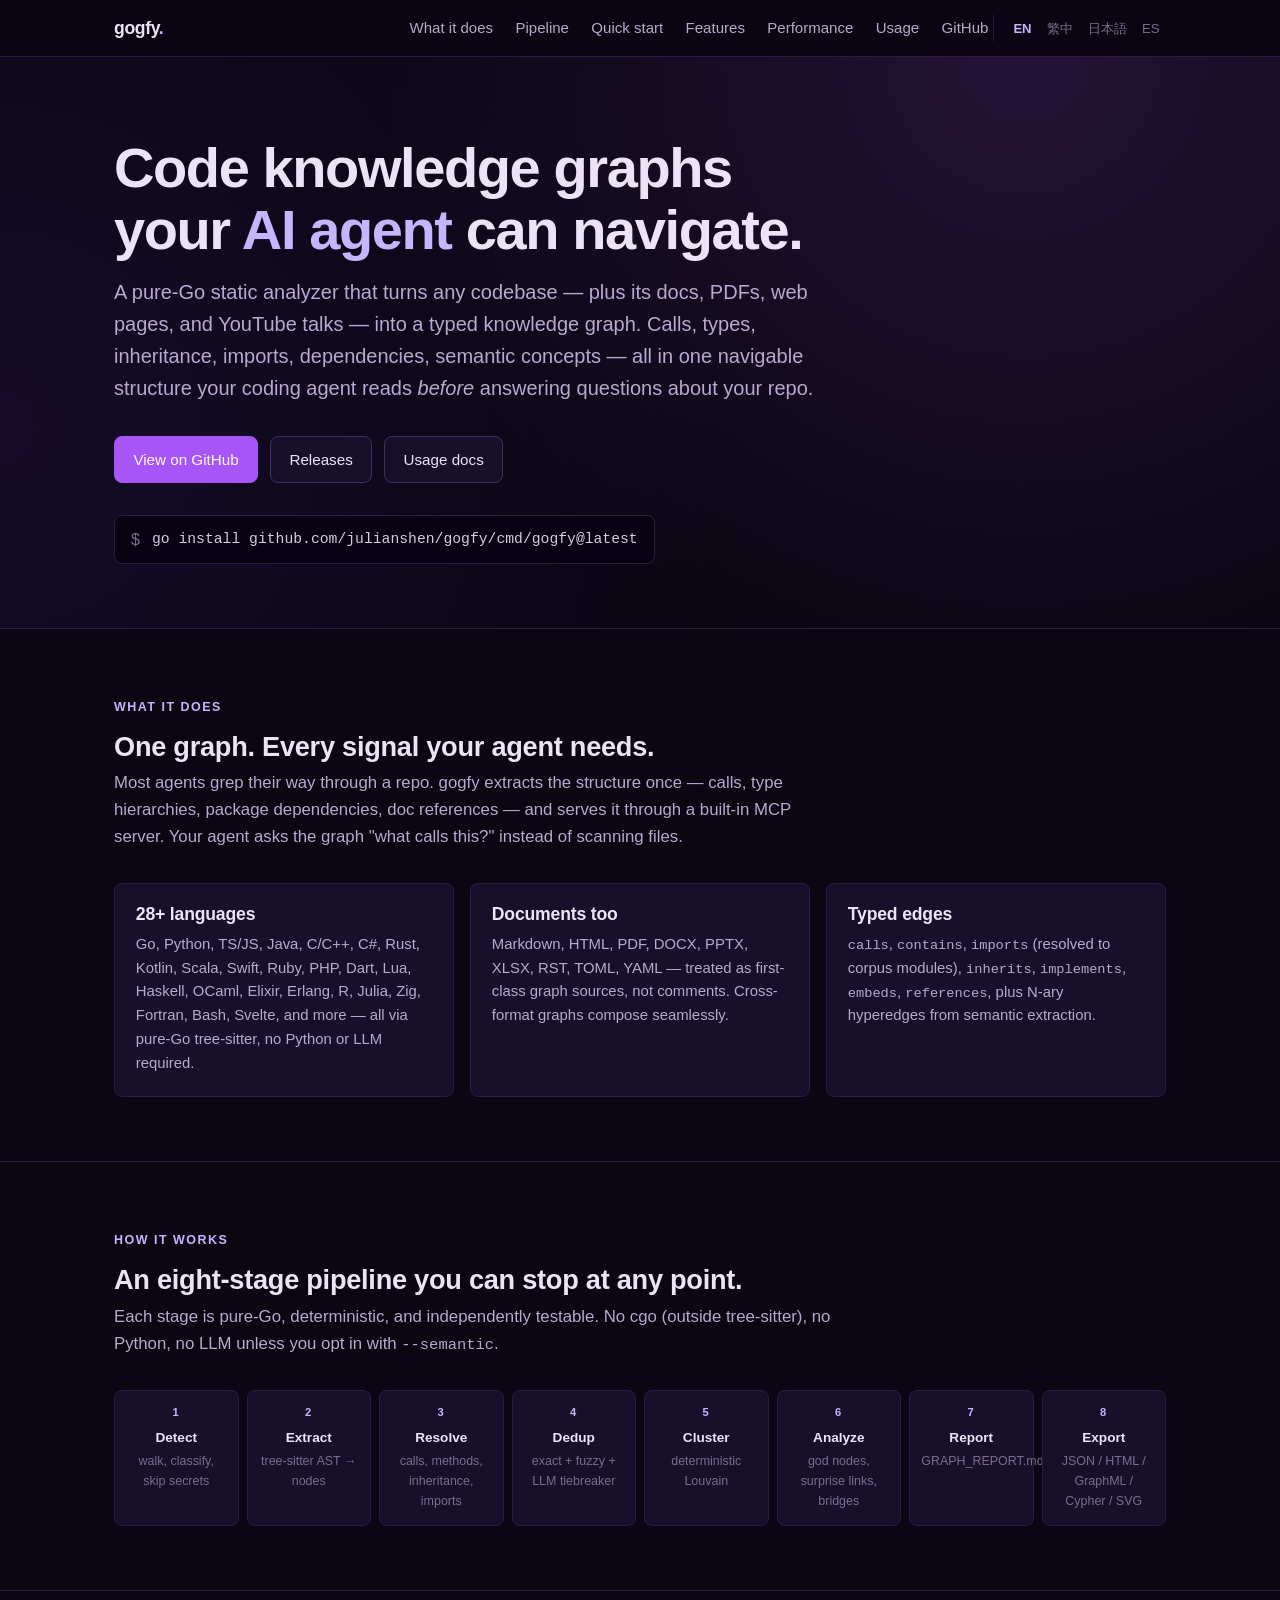
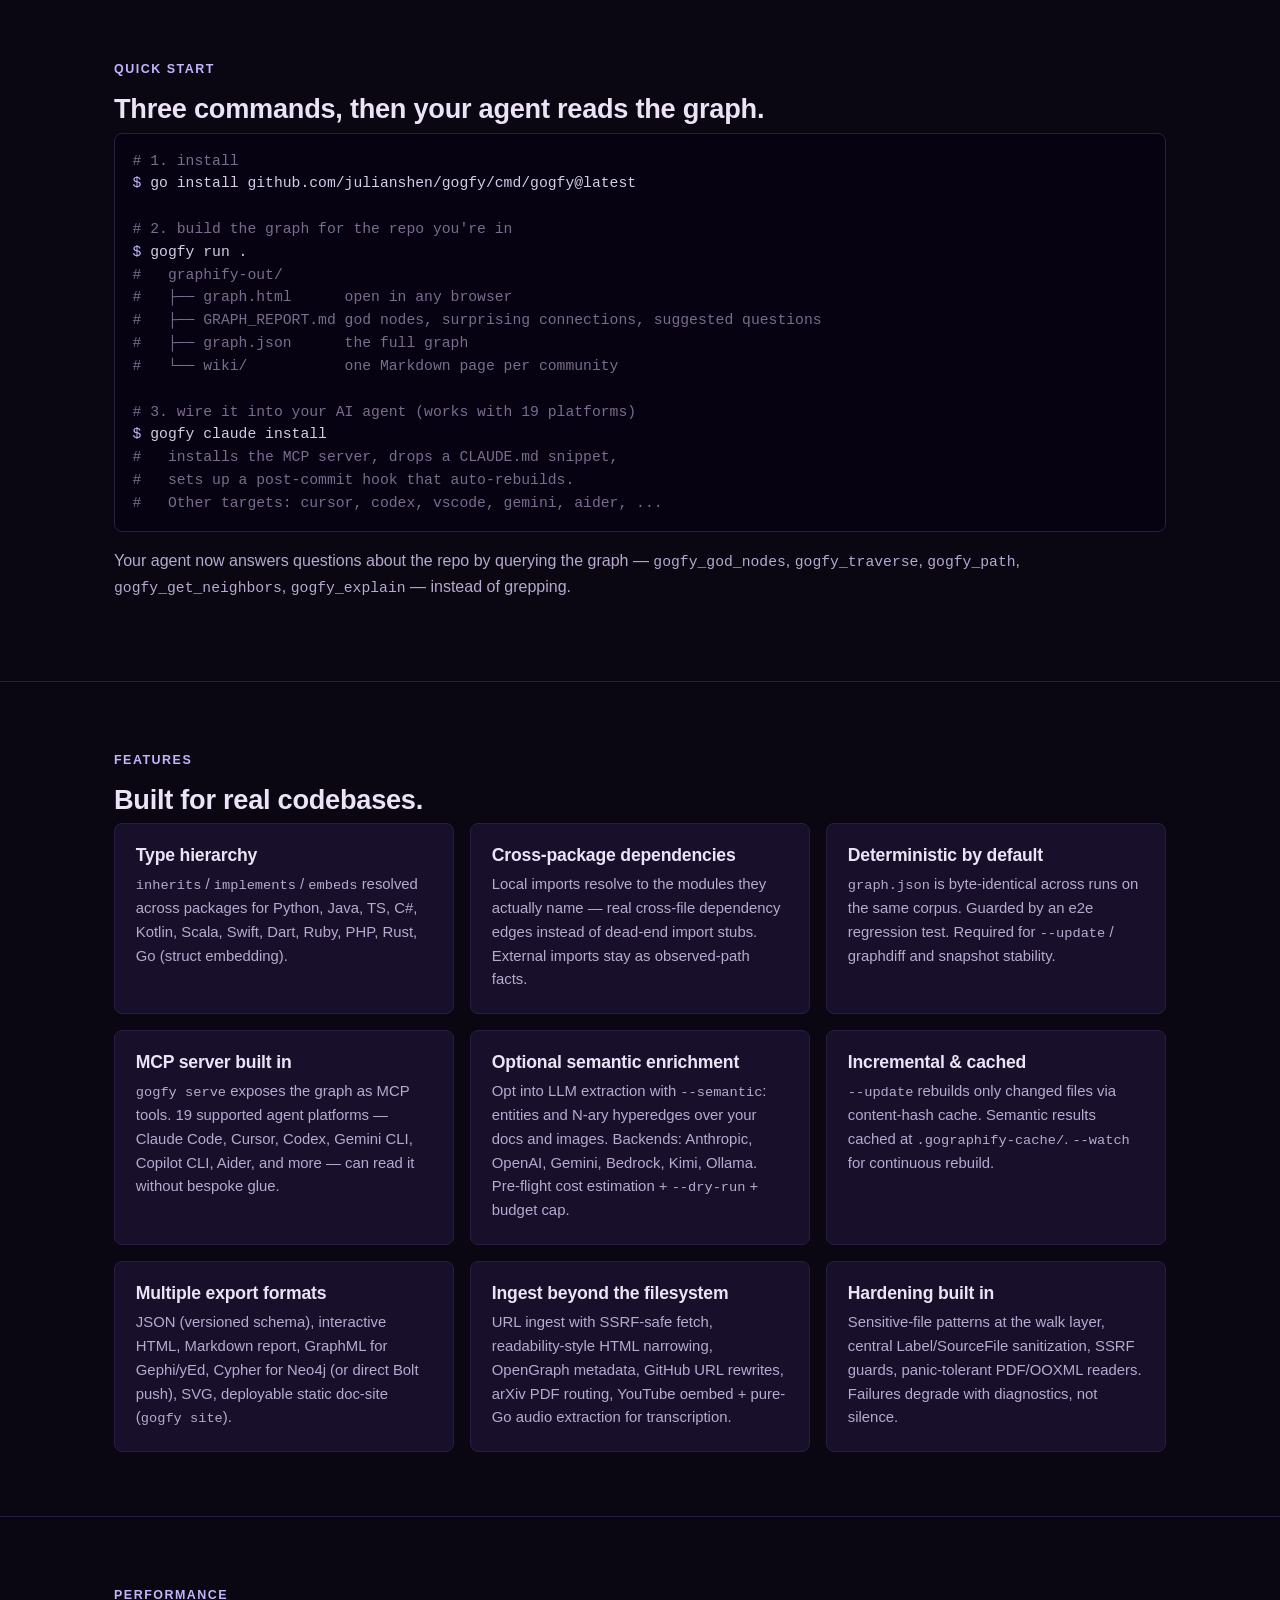
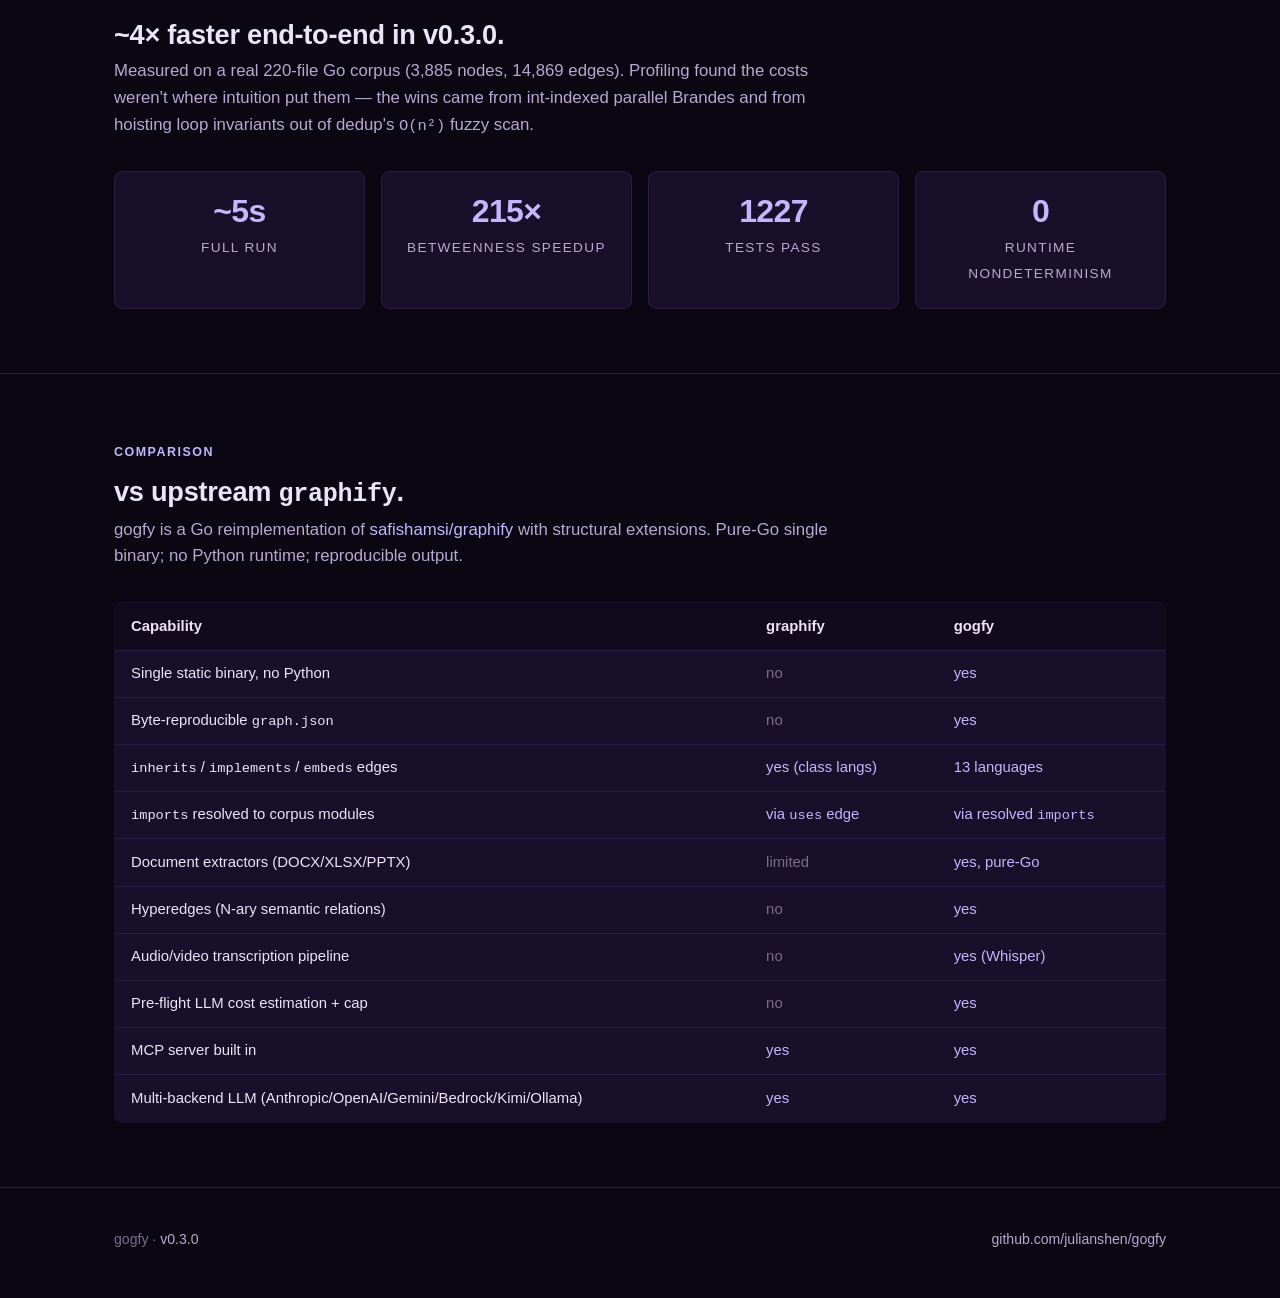
==== commit be2d007c: "docs: multilingual site — Traditional Chinese, Japanese, Spanish Adds full translations of the landi" ====
--- a/docs/index.html
+++ b/docs/index.html
@@ -17,15 +17,23 @@
 <header class="nav">
   <div class="container">
     <div class="brand">gogfy<span class="dot">.</span></div>
-    <nav class="nav-links">
-      <a href="#what">What it does</a>
-      <a href="#pipeline">Pipeline</a>
-      <a href="#quickstart">Quick start</a>
-      <a href="#features">Features</a>
-      <a href="#perf">Performance</a>
-      <a href="usage.html">Usage</a>
-      <a href="https://github.com/julianshen/gogfy">GitHub</a>
-    </nav>
+    <div class="nav-right">
+      <nav class="nav-links">
+        <a href="#what">What it does</a>
+        <a href="#pipeline">Pipeline</a>
+        <a href="#quickstart">Quick start</a>
+        <a href="#features">Features</a>
+        <a href="#perf">Performance</a>
+        <a href="usage.html">Usage</a>
+        <a href="https://github.com/julianshen/gogfy">GitHub</a>
+      </nav>
+      <div class="lang-switch" aria-label="Language">
+        <a href="index.html" class="active">EN</a>
+        <a href="index.zh-TW.html" hreflang="zh-Hant">繁中</a>
+        <a href="index.ja.html" hreflang="ja">日本語</a>
+        <a href="index.es.html" hreflang="es">ES</a>
+      </div>
+    </div>
   </div>
 </header>
 
--- a/docs/style.css
+++ b/docs/style.css
@@ -60,18 +60,38 @@
 }
 header.nav .container {
   display: flex; align-items: center; justify-content: space-between;
-  height: 56px;
-}
+  height: 56px; gap: 1rem;
+}
+.nav-right { display: flex; align-items: center; }
 .brand {
   font-weight: 700; font-size: 1.1rem; letter-spacing: -0.02em;
   color: var(--fg);
 }
 .brand .dot { color: var(--accent); }
-.nav-links { display: flex; gap: 1.4rem; }
+.nav-links { display: flex; gap: 1.4rem; align-items: center; }
 .nav-links a {
   color: var(--fg-soft); font-size: 0.94rem;
 }
 .nav-links a:hover { color: var(--fg); text-decoration: none; }
+
+.lang-switch {
+  display: inline-flex; align-items: center; gap: 0.15rem;
+  font-size: 0.82rem;
+  padding-left: 0.8rem;
+  border-left: 1px solid var(--border);
+  margin-left: 0.3rem;
+}
+.lang-switch a {
+  color: var(--fg-mute);
+  padding: 0.15rem 0.4rem;
+  border-radius: 4px;
+  font-size: inherit;
+}
+.lang-switch a:hover { color: var(--fg); background: var(--bg-card); text-decoration: none; }
+.lang-switch a.active { color: var(--accent); font-weight: 600; }
+@media (max-width: 760px) {
+  .lang-switch { padding-left: 0.3rem; border-left: 0; margin-left: 0; }
+}
 
 /* ------------------------------------------------------ hero --- */
 .hero {
